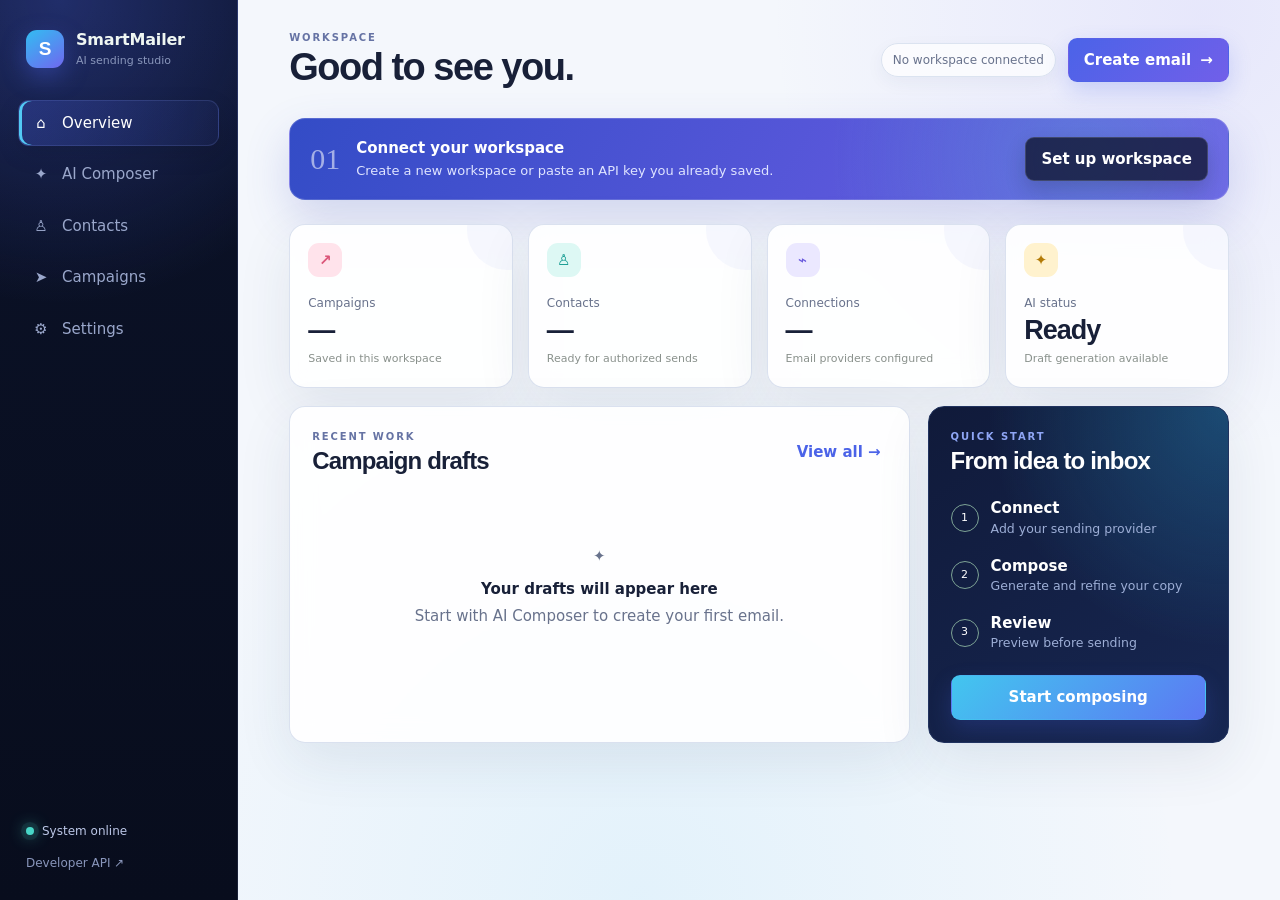
==== static/index.html @ 83447156 "Initial SmartSender AI dashboard" ====
<!doctype html>
<html lang="en">
<head>
  <meta charset="utf-8">
  <meta name="viewport" content="width=device-width, initial-scale=1">
  <meta name="description" content="SmartMailer AI workspace dashboard">
  <title>SmartMailer AI</title>
  <link rel="icon" href="/static/favicon.svg" type="image/svg+xml">
  <link rel="stylesheet" href="/static/styles.css">
</head>
<body>
  <div class="app-shell">
    <aside class="sidebar">
      <a class="brand" href="#overview" aria-label="SmartMailer AI home">
        <span class="brand-mark">S</span>
        <span><strong>SmartMailer</strong><small>AI sending studio</small></span>
      </a>

      <nav class="nav" aria-label="Main navigation">
        <button class="nav-item active" data-view="overview"><span>⌂</span>Overview</button>
        <button class="nav-item" data-view="compose"><span>✦</span>AI Composer</button>
        <button class="nav-item" data-view="contacts"><span>♙</span>Contacts</button>
        <button class="nav-item" data-view="campaigns"><span>➤</span>Campaigns</button>
        <button class="nav-item" data-view="settings"><span>⚙</span>Settings</button>
      </nav>

      <div class="sidebar-foot">
        <div class="system-state"><i></i><span>System online</span></div>
        <a href="/docs" target="_blank" rel="noreferrer">Developer API ↗</a>
      </div>
    </aside>

    <main>
      <header class="topbar">
        <div>
          <p class="eyebrow" id="pageEyebrow">Workspace</p>
          <h1 id="pageTitle">Good to see you.</h1>
        </div>
        <div class="top-actions">
          <span class="workspace-pill" id="workspacePill">No workspace connected</span>
          <button class="button primary" data-go="compose">Create email <span>→</span></button>
        </div>
      </header>

      <section id="setupBanner" class="setup-banner">
        <div>
          <span class="step-number">01</span>
          <div>
            <strong>Connect your workspace</strong>
            <p>Create a new workspace or paste an API key you already saved.</p>
          </div>
        </div>
        <button class="button dark" data-go="settings">Set up workspace</button>
      </section>

      <section class="view active" id="view-overview">
        <div class="metric-grid">
          <article class="metric-card">
            <span class="metric-icon coral">↗</span>
            <p>Campaigns</p>
            <strong id="campaignMetric">—</strong>
            <small>Saved in this workspace</small>
          </article>
          <article class="metric-card">
            <span class="metric-icon mint">♙</span>
            <p>Contacts</p>
            <strong id="contactMetric">—</strong>
            <small>Ready for authorized sends</small>
          </article>
          <article class="metric-card">
            <span class="metric-icon lavender">⌁</span>
            <p>Connections</p>
            <strong id="connectionMetric">—</strong>
            <small>Email providers configured</small>
          </article>
          <article class="metric-card">
            <span class="metric-icon yellow">✦</span>
            <p>AI status</p>
            <strong>Ready</strong>
            <small>Draft generation available</small>
          </article>
        </div>

        <div class="dashboard-grid">
          <article class="panel span-two">
            <div class="panel-head">
              <div><p class="eyebrow">Recent work</p><h2>Campaign drafts</h2></div>
              <button class="text-button" data-go="campaigns">View all →</button>
            </div>
            <div id="recentCampaigns" class="empty-state compact">
              <span>✦</span><strong>Your drafts will appear here</strong>
              <p>Start with AI Composer to create your first email.</p>
            </div>
          </article>
          <article class="panel quick-panel">
            <p class="eyebrow">Quick start</p>
            <h2>From idea to inbox</h2>
            <ol class="quick-list">
              <li><span>1</span><div><strong>Connect</strong><small>Add your sending provider</small></div></li>
              <li><span>2</span><div><strong>Compose</strong><small>Generate and refine your copy</small></div></li>
              <li><span>3</span><div><strong>Review</strong><small>Preview before sending</small></div></li>
            </ol>
            <button class="button primary full" data-go="compose">Start composing</button>
          </article>
        </div>
      </section>

      <section class="view" id="view-compose">
        <div class="section-intro">
          <div><p class="eyebrow">AI Composer</p><h2>Turn a brief into a polished email.</h2></div>
          <p>SmartMailer generates a reviewable draft. Nothing is sent from this screen.</p>
        </div>
        <div class="compose-grid">
          <form id="composerForm" class="panel form-panel">
            <div class="field-row">
              <label>Campaign name<input name="name" required placeholder="August customer update"></label>
              <label>Email type<select name="campaign_type"><option value="marketing">Marketing</option><option value="transactional">Transactional</option></select></label>
            </div>
            <label>Sending connection<select name="connection_name" id="composerConnection" required><option value="">Set up a provider first</option></select></label>
            <label>What is this email for?<textarea name="purpose" required minlength="3" placeholder="Announce our new service and invite customers to book a demo"></textarea></label>
            <label>Who is it for?<input name="audience" required placeholder="Existing small-business customers"></label>
            <div class="field-row">
              <label>Brand voice<input name="brand_voice" value="clear, warm, and professional"></label>
              <label>Call to action<input name="call_to_action" required placeholder="Book a demo"></label>
            </div>
            <label>Personalization variables<input name="variables" placeholder="first_name, company"></label>
            <fieldset>
              <legend>Recipients</legend>
              <div id="composerContacts" class="contact-picker"><p>Add contacts in the Contacts section first.</p></div>
            </fieldset>
            <button class="button primary" type="submit">✦ Generate draft</button>
          </form>
          <article class="panel preview-panel">
            <div class="preview-top"><span>Live result</span><span class="draft-badge">Draft only</span></div>
            <div id="aiResult" class="empty-state">
              <div class="spark">✦</div>
              <strong>Your AI draft will appear here</strong>
              <p>Complete the brief and choose at least one recipient.</p>
            </div>
          </article>
        </div>
      </section>

      <section class="view" id="view-contacts">
        <div class="section-intro">
          <div><p class="eyebrow">Audience</p><h2>Contacts</h2></div>
          <p>Use only recipients who consented or are authorized by an existing transaction.</p>
        </div>
        <div class="dashboard-grid">
          <form id="contactForm" class="panel">
            <div class="panel-head"><div><p class="eyebrow">Add contact</p><h2>One at a time</h2></div></div>
            <label>Email address<input name="email" type="email" required placeholder="ada@example.com"></label>
            <div class="field-row">
              <label>First name<input name="first_name" placeholder="Ada"></label>
              <label>Company<input name="company" placeholder="Example Co."></label>
            </div>
            <button class="button primary" type="submit">Add contact</button>
            <div class="divider"><span>or</span></div>
            <label class="upload-box">Import a CSV
              <small>Must include an “email” column · max 5 MB</small>
              <input id="csvInput" type="file" accept=".csv,text/csv">
            </label>
          </form>
          <article class="panel span-two">
            <div class="panel-head">
              <div><p class="eyebrow">Saved audience</p><h2 id="contactHeading">0 contacts</h2></div>
              <button class="text-button" id="refreshContacts" type="button">Refresh ↻</button>
            </div>
            <div id="contactList" class="list-container empty-state compact"><p>Connect a workspace to load contacts.</p></div>
          </article>
        </div>
      </section>

      <section class="view" id="view-campaigns">
        <div class="section-intro">
          <div><p class="eyebrow">Outbox</p><h2>Campaigns</h2></div>
          <p>Preview every draft before you explicitly confirm a send.</p>
        </div>
        <article class="panel">
          <div class="panel-head">
            <div><p class="eyebrow">Workspace history</p><h2>All campaigns</h2></div>
            <button class="button secondary" data-go="compose">New campaign</button>
          </div>
          <div id="campaignList" class="list-container empty-state"><p>No campaigns yet.</p></div>
        </article>
      </section>

      <section class="view" id="view-settings">
        <div class="section-intro">
          <div><p class="eyebrow">Configuration</p><h2>Workspace & sending</h2></div>
          <p>Your provider credentials are encrypted before they are stored locally.</p>
        </div>
        <div class="settings-grid">
          <article class="panel">
            <div class="panel-head"><div><p class="eyebrow">Step 1</p><h2>Workspace access</h2></div><span id="keyStatus" class="status-chip">Not connected</span></div>
            <form id="existingKeyForm">
              <label>Existing API key<input name="api_key" type="password" autocomplete="off" placeholder="Paste your saved workspace key"></label>
              <button class="button secondary" type="submit">Connect existing workspace</button>
            </form>
            <div class="divider"><span>or create new</span></div>
            <form id="tenantForm">
              <label>Business or workspace name<input name="name" required placeholder="Valencia Group"></label>
              <label>Key label<input name="api_key_label" value="production" required><small>A label only—never enter an email password here.</small></label>
              <button class="button primary" type="submit">Create workspace</button>
            </form>
          </article>

          <article class="panel">
            <div class="panel-head"><div><p class="eyebrow">Step 2</p><h2>Email provider</h2></div><span id="providerStatus" class="status-chip">Not configured</span></div>
            <form id="providerForm">
              <div class="field-row">
                <label>Connection name<input name="name" value="primary-email" required></label>
                <label>Provider<select name="provider" id="providerSelect"><option value="sendgrid">SendGrid</option><option value="smtp">SMTP</option><option value="office365">Microsoft 365</option><option value="graph">Microsoft Graph</option></select></label>
              </div>
              <div id="providerFields"></div>
              <button class="button primary" type="submit">Save encrypted connection</button>
            </form>
          </article>
        </div>
      </section>
    </main>
  </div>

  <div id="toastRegion" class="toast-region" aria-live="polite"></div>

  <dialog id="keyDialog">
    <button class="dialog-close" aria-label="Close">×</button>
    <span class="dialog-icon">✓</span>
    <h2>Workspace created</h2>
    <p>This API key is displayed once. Copy it and keep it somewhere secure.</p>
    <div class="copy-field"><code id="newApiKey"></code><button id="copyKey" type="button">Copy</button></div>
    <button class="button primary full dialog-done">I saved my key</button>
  </dialog>

  <dialog id="previewDialog" class="preview-dialog">
    <button class="dialog-close" aria-label="Close">×</button>
    <div id="campaignPreview"></div>
  </dialog>

  <script src="/static/app.js" defer></script>
</body>
</html>
---- static/styles.css ----
:root {
  --ink: #17211d;
  --muted: #69736d;
  --paper: #f6f5ef;
  --card: #fffefa;
  --line: #dedfd7;
  --green: #285c4d;
  --green-dark: #173f35;
  --coral: #f1846c;
  --mint: #b8dece;
  --lavender: #cbc3ed;
  --yellow: #f5d77b;
  --danger: #a64040;
  --shadow: 0 16px 45px rgba(35, 49, 42, .08);
}

* { box-sizing: border-box; }
html { scroll-behavior: smooth; }
body {
  margin: 0;
  color: var(--ink);
  background: var(--paper);
  font: 15px/1.5 Inter, ui-sans-serif, system-ui, -apple-system, BlinkMacSystemFont, "Segoe UI", sans-serif;
}
button, input, textarea, select { font: inherit; }
button { cursor: pointer; }

.app-shell { min-height: 100vh; display: grid; grid-template-columns: 238px minmax(0, 1fr); }
.sidebar {
  position: sticky; top: 0; height: 100vh; padding: 28px 18px;
  background: var(--green-dark); color: #eff6f2; display: flex; flex-direction: column;
}
.brand { display: flex; gap: 12px; align-items: center; color: inherit; text-decoration: none; padding: 0 8px 30px; }
.brand-mark {
  width: 38px; height: 38px; display: grid; place-items: center; border-radius: 11px;
  color: var(--green-dark); background: var(--yellow); font: 800 21px/1 Georgia, serif;
}
.brand strong { display: block; font-size: 16px; letter-spacing: -.2px; }
.brand small { display: block; color: #9eb4ab; font-size: 11px; margin-top: 1px; }
.nav { display: grid; gap: 5px; }
.nav-item {
  border: 0; background: transparent; color: #b9cac3; text-align: left; border-radius: 10px;
  padding: 11px 12px; display: flex; gap: 11px; align-items: center; transition: .2s ease;
}
.nav-item span { width: 20px; text-align: center; }
.nav-item:hover, .nav-item.active { background: rgba(255,255,255,.09); color: white; }
.nav-item.active { box-shadow: inset 3px 0 var(--yellow); }
.sidebar-foot { margin-top: auto; display: grid; gap: 14px; padding: 0 8px; font-size: 12px; }
.sidebar-foot a { color: #a9bbb4; text-decoration: none; }
.system-state { display: flex; align-items: center; gap: 8px; color: #cbd8d2; }
.system-state i { width: 8px; height: 8px; background: #8dd5ae; border-radius: 50%; box-shadow: 0 0 0 5px rgba(141,213,174,.1); }

main { min-width: 0; padding: 30px clamp(24px, 4vw, 58px) 70px; }
.topbar { display: flex; align-items: center; justify-content: space-between; gap: 20px; margin-bottom: 28px; }
.topbar h1 { margin: 1px 0 0; font: 500 clamp(27px, 3vw, 38px)/1.15 Georgia, serif; letter-spacing: -.8px; }
.eyebrow { margin: 0; color: var(--muted); font-size: 10px; font-weight: 800; letter-spacing: 1.6px; text-transform: uppercase; }
.top-actions { display: flex; align-items: center; gap: 12px; }
.workspace-pill, .status-chip, .draft-badge {
  padding: 7px 11px; border-radius: 999px; border: 1px solid var(--line); color: var(--muted); background: rgba(255,255,255,.55); font-size: 12px;
}
.status-chip.good { color: var(--green); background: #e8f2ed; border-color: #c5dcd1; }
.button {
  border: 1px solid transparent; border-radius: 9px; padding: 10px 15px; font-weight: 750;
  display: inline-flex; gap: 9px; align-items: center; justify-content: center; transition: transform .15s, background .15s;
}
.button:hover { transform: translateY(-1px); }
.button.primary { background: var(--green); color: white; }
.button.primary:hover { background: #1e4d40; }
.button.dark { background: var(--ink); color: white; }
.button.secondary { background: transparent; border-color: #bac4be; color: var(--ink); }
.button.full { width: 100%; }
.text-button { background: transparent; border: 0; color: var(--green); font-weight: 750; }

.setup-banner {
  background: var(--yellow); border-radius: 14px; padding: 18px 20px; margin-bottom: 24px;
  display: flex; align-items: center; justify-content: space-between; box-shadow: var(--shadow);
}
.setup-banner > div { display: flex; align-items: center; gap: 16px; }
.setup-banner p { margin: 2px 0 0; color: #665a35; font-size: 13px; }
.step-number { font: 500 30px Georgia, serif; opacity: .55; }
.setup-banner.hidden { display: none; }

.view { display: none; animation: rise .25s ease; }
.view.active { display: block; }
@keyframes rise { from { opacity: 0; transform: translateY(5px); } }
.metric-grid { display: grid; grid-template-columns: repeat(4, 1fr); gap: 15px; margin-bottom: 18px; }
.metric-card, .panel { background: var(--card); border: 1px solid var(--line); border-radius: 14px; box-shadow: var(--shadow); }
.metric-card { padding: 18px; }
.metric-card p { color: var(--muted); margin: 17px 0 3px; font-size: 12px; }
.metric-card strong { display: block; font: 500 27px Georgia, serif; }
.metric-card small { color: #89918c; font-size: 11px; }
.metric-icon { width: 34px; height: 34px; display: grid; place-items: center; border-radius: 9px; font-weight: 900; }
.metric-icon.coral { background: #fde1da; color: #a7503d; }
.metric-icon.mint { background: #dff0e9; color: var(--green); }
.metric-icon.lavender { background: #e9e5f8; color: #5e5682; }
.metric-icon.yellow { background: #fbefc9; color: #806819; }
.dashboard-grid { display: grid; grid-template-columns: repeat(3, minmax(0, 1fr)); gap: 18px; }
.span-two { grid-column: span 2; }
.panel { padding: 22px; }
.panel h2, .section-intro h2 { margin: 3px 0 0; font: 500 24px/1.2 Georgia, serif; letter-spacing: -.35px; }
.panel-head { display: flex; align-items: center; justify-content: space-between; gap: 15px; margin-bottom: 20px; }
.quick-panel { background: var(--green); color: white; border-color: var(--green); }
.quick-panel .eyebrow { color: #b9d2c8; }
.quick-list { list-style: none; margin: 22px 0; padding: 0; display: grid; gap: 16px; }
.quick-list li { display: flex; gap: 12px; align-items: center; }
.quick-list li > span { width: 28px; height: 28px; border: 1px solid #7da395; border-radius: 50%; display: grid; place-items: center; font-size: 11px; }
.quick-list strong, .quick-list small { display: block; }
.quick-list small { color: #bcd0c8; }
.quick-panel .button { background: var(--yellow); color: var(--ink); }

.section-intro { display: flex; justify-content: space-between; align-items: end; gap: 30px; margin: 6px 0 25px; }
.section-intro > p { color: var(--muted); max-width: 470px; margin: 0; }
.compose-grid { display: grid; grid-template-columns: minmax(0, .95fr) minmax(340px, 1.05fr); gap: 18px; }
.form-panel label, .panel > form label, .panel > label { margin-bottom: 15px; }
label { display: block; color: #4d5752; font-size: 12px; font-weight: 750; }
label small { display: block; margin-top: 5px; color: var(--muted); font-weight: 400; }
input, textarea, select {
  width: 100%; margin-top: 6px; padding: 11px 12px; border: 1px solid #cfd3cd; border-radius: 8px;
  background: #fff; color: var(--ink); outline: 0; transition: border .15s, box-shadow .15s;
}
input:focus, textarea:focus, select:focus { border-color: var(--green); box-shadow: 0 0 0 3px rgba(40,92,77,.1); }
textarea { min-height: 100px; resize: vertical; }
.field-row { display: grid; grid-template-columns: 1fr 1fr; gap: 13px; }
fieldset { margin: 4px 0 18px; padding: 0; border: 0; }
legend { margin-bottom: 8px; color: #4d5752; font-size: 12px; font-weight: 750; }
.contact-picker { border: 1px solid var(--line); background: #f9f9f5; border-radius: 9px; max-height: 170px; overflow: auto; }
.contact-picker p { color: var(--muted); padding: 13px; margin: 0; }
.contact-choice { padding: 9px 12px; display: flex; align-items: center; gap: 9px; border-bottom: 1px solid #e8e9e3; }
.contact-choice:last-child { border: 0; }
.contact-choice input { width: auto; margin: 0; }
.preview-panel { min-height: 580px; background: #eceee8; }
.preview-top { display: flex; justify-content: space-between; align-items: center; font-weight: 750; font-size: 12px; }
.draft-badge { color: #665819; background: #fbefc9; border-color: #e5d58d; }
.empty-state { min-height: 280px; display: flex; flex-direction: column; align-items: center; justify-content: center; text-align: center; color: var(--muted); }
.empty-state.compact { min-height: 185px; }
.empty-state strong { color: var(--ink); margin: 10px 0 2px; }
.empty-state p { margin: 3px 0; }
.spark { width: 48px; height: 48px; display: grid; place-items: center; border-radius: 50%; background: var(--lavender); color: #554d7d; font-size: 20px; }
.email-paper { margin-top: 18px; background: white; border-radius: 8px; box-shadow: 0 12px 36px rgba(38,46,41,.12); overflow: hidden; }
.email-meta { padding: 17px 20px; border-bottom: 1px solid #e5e6e0; }
.email-meta small { display: block; color: var(--muted); }
.email-meta strong { display: block; margin-top: 5px; font-size: 16px; }
.email-body { padding: 24px; color: #28322d; }
.score-line { margin-top: 14px; padding: 12px; border-radius: 8px; background: #f8f8f3; display: flex; justify-content: space-between; }

.divider { display: flex; align-items: center; gap: 10px; color: #969d98; font-size: 11px; margin: 20px 0; }
.divider::before, .divider::after { content: ""; height: 1px; background: var(--line); flex: 1; }
.upload-box { border: 1px dashed #aeb8b1; border-radius: 9px; text-align: center; padding: 18px; background: #fafaf6; cursor: pointer; }
.upload-box input { display: none; }
.list-container { min-height: 170px; }
.list-row {
  display: grid; grid-template-columns: minmax(0, 1.5fr) minmax(100px, .7fr) auto;
  gap: 15px; align-items: center; padding: 13px 4px; border-bottom: 1px solid #e7e7e1; text-align: left;
}
.list-row:last-child { border-bottom: 0; }
.list-row strong, .list-row small { display: block; overflow: hidden; text-overflow: ellipsis; }
.list-row small { color: var(--muted); }
.row-actions { display: flex; gap: 7px; }
.icon-button { border: 1px solid var(--line); background: white; border-radius: 7px; padding: 7px 10px; color: var(--ink); }
.icon-button.danger { color: var(--danger); }
.campaign-status { text-transform: capitalize; color: var(--green); font-weight: 750; font-size: 11px; }
.settings-grid { display: grid; grid-template-columns: minmax(300px, .8fr) minmax(400px, 1.2fr); gap: 18px; align-items: start; }

.toast-region { position: fixed; right: 22px; bottom: 22px; display: grid; gap: 9px; z-index: 20; }
.toast { max-width: 360px; padding: 13px 16px; border-radius: 10px; background: var(--ink); color: white; box-shadow: var(--shadow); animation: toastIn .25s ease; }
.toast.error { background: #803c3c; }
@keyframes toastIn { from { opacity: 0; transform: translateY(8px); } }
dialog { border: 0; border-radius: 15px; padding: 30px; width: min(520px, calc(100% - 30px)); color: var(--ink); box-shadow: 0 30px 100px rgba(0,0,0,.22); }
dialog::backdrop { background: rgba(20,30,26,.55); backdrop-filter: blur(3px); }
dialog h2 { font: 500 27px Georgia, serif; margin: 12px 0 6px; }
dialog p { color: var(--muted); }
.dialog-close { position: absolute; right: 14px; top: 10px; border: 0; background: transparent; font-size: 24px; }
.dialog-icon { width: 42px; height: 42px; border-radius: 50%; background: var(--mint); display: grid; place-items: center; color: var(--green); font-weight: 900; }
.copy-field { display: flex; background: #f0f1ec; padding: 9px; border-radius: 8px; margin: 18px 0; }
.copy-field code { overflow: hidden; text-overflow: ellipsis; flex: 1; padding: 6px; }
.copy-field button { border: 0; border-radius: 6px; background: var(--green); color: white; padding: 6px 12px; }
.preview-dialog { width: min(760px, calc(100% - 30px)); max-height: 90vh; overflow: auto; }

@media (max-width: 1050px) {
  .metric-grid { grid-template-columns: 1fr 1fr; }
  .dashboard-grid { grid-template-columns: 1fr 1fr; }
  .quick-panel { grid-column: span 2; }
  .settings-grid, .compose-grid { grid-template-columns: 1fr; }
}
@media (max-width: 720px) {
  .app-shell { display: block; }
  .sidebar { position: static; height: auto; padding: 16px; }
  .brand { padding-bottom: 15px; }
  .nav { grid-template-columns: repeat(5, 1fr); overflow-x: auto; }
  .nav-item { justify-content: center; padding: 9px; font-size: 0; }
  .nav-item span { font-size: 18px; }
  .sidebar-foot { display: none; }
  main { padding: 22px 16px 60px; }
  .topbar { align-items: flex-start; }
  .workspace-pill { display: none; }
  .top-actions .button { font-size: 0; padding: 10px; }
  .top-actions .button span { font-size: 17px; }
  .setup-banner, .section-intro { align-items: flex-start; flex-direction: column; }
  .metric-grid, .dashboard-grid { grid-template-columns: 1fr; }
  .span-two, .quick-panel { grid-column: auto; }
  .field-row { grid-template-columns: 1fr; gap: 0; }
  .list-row { grid-template-columns: 1fr auto; }
  .list-row > :nth-child(2) { display: none; }
}

/* Modern digital interface */
:root {
  --ink: #182038;
  --muted: #68728c;
  --paper: #f4f7fc;
  --card: rgba(255, 255, 255, .9);
  --line: #e0e6f0;
  --green: #4b63e8;
  --green-dark: #091023;
  --coral: #ff6d8d;
  --mint: #48d7c7;
  --lavender: #8c7cf7;
  --yellow: #ffc857;
  --danger: #e34f6f;
  --shadow: 0 18px 55px rgba(36, 51, 91, .09);
}

body {
  background:
    radial-gradient(circle at 94% 2%, rgba(140, 124, 247, .13), transparent 27rem),
    radial-gradient(circle at 50% 100%, rgba(50, 189, 242, .09), transparent 34rem),
    var(--paper);
  font-family: Inter, "Segoe UI Variable", "Segoe UI", ui-sans-serif, system-ui, sans-serif;
}

.sidebar {
  background:
    radial-gradient(circle at 25% 0, rgba(75, 99, 232, .34), transparent 19rem),
    linear-gradient(180deg, #0b1228 0%, #080d1d 100%);
  border-right: 1px solid rgba(135, 153, 211, .14);
}

.brand-mark {
  color: white;
  background: linear-gradient(145deg, #32bdf2, #7067ef);
  font-family: Inter, sans-serif;
  font-size: 19px;
  box-shadow: 0 9px 25px rgba(76, 100, 232, .38);
}

.brand small { color: #8996bb; }
.nav-item {
  color: #9aa7cb;
  border: 1px solid transparent;
  border-radius: 11px;
}
.nav-item:hover { background: rgba(119, 140, 225, .09); color: white; }
.nav-item.active {
  color: white;
  border-color: rgba(119, 140, 225, .2);
  background: linear-gradient(90deg, rgba(75, 99, 232, .28), rgba(75, 99, 232, .08));
  box-shadow: inset 3px 0 #52c9f5, 0 8px 24px rgba(0, 0, 0, .1);
}
.sidebar-foot a { color: #8996bb; }
.system-state { color: #bcc7e7; }
.system-state i {
  background: #48d7c7;
  box-shadow: 0 0 0 5px rgba(72, 215, 199, .1), 0 0 16px #48d7c7;
}

.topbar h1,
.panel h2,
.section-intro h2,
dialog h2 {
  font-family: Inter, "Segoe UI Variable", "Segoe UI", sans-serif;
  font-weight: 750;
}
.topbar h1 { letter-spacing: -1.5px; }
.panel h2, .section-intro h2 { letter-spacing: -.85px; }
dialog h2 { letter-spacing: -1px; }
.eyebrow { color: #6673a4; letter-spacing: 1.9px; }

.workspace-pill,
.status-chip,
.draft-badge {
  border-color: #dbe3f0;
  background: rgba(255, 255, 255, .72);
  box-shadow: 0 6px 18px rgba(44, 57, 91, .05);
}
.status-chip.good { color: #365bc5; background: #eaf0ff; border-color: #cad8ff; }

.button.primary {
  color: white;
  background: linear-gradient(135deg, #4b63e8, #715fe9);
  box-shadow: 0 9px 22px rgba(75, 99, 232, .22);
}
.button.primary:hover {
  background: linear-gradient(135deg, #3c55dd, #6553de);
  box-shadow: 0 12px 28px rgba(75, 99, 232, .3);
}
.button.dark {
  color: white;
  background: #111a34;
  box-shadow: 0 9px 20px rgba(17, 26, 52, .2);
}
.button.secondary { border-color: #cdd5e4; }
.text-button { color: #4b63e8; }

.setup-banner {
  color: white;
  background:
    radial-gradient(circle at 85% 50%, rgba(71, 213, 199, .23), transparent 16rem),
    linear-gradient(120deg, #334cc6, #735fe8);
  border: 1px solid rgba(255, 255, 255, .16);
  border-radius: 16px;
  box-shadow: 0 18px 45px rgba(72, 81, 190, .2);
}
.setup-banner p { color: #dfe4ff; }
.setup-banner .button.dark {
  background: rgba(8, 13, 33, .72);
  border-color: rgba(255, 255, 255, .15);
}

.metric-card,
.panel {
  background: var(--card);
  border-color: rgba(216, 224, 238, .94);
  border-radius: 16px;
  backdrop-filter: blur(12px);
}
.metric-card {
  position: relative;
  overflow: hidden;
}
.metric-card::after {
  content: "";
  position: absolute;
  width: 80px;
  height: 80px;
  right: -35px;
  top: -35px;
  border-radius: 50%;
  background: rgba(75, 99, 232, .045);
}
.metric-card strong {
  font-family: Inter, sans-serif;
  font-weight: 780;
  letter-spacing: -1px;
}
.metric-icon { border-radius: 11px; }
.metric-icon.coral { background: #ffe3eb; color: #db5578; }
.metric-icon.mint { background: #ddf8f4; color: #159b91; }
.metric-icon.lavender { background: #ebe8ff; color: #6959dd; }
.metric-icon.yellow { background: #fff2ce; color: #b37b08; }

.quick-panel {
  color: white;
  background:
    radial-gradient(circle at 100% 0, rgba(50, 189, 242, .28), transparent 15rem),
    linear-gradient(145deg, #101a3a, #172752);
  border-color: #21335f;
}
.quick-panel .eyebrow { color: #8fa6f5; }
.quick-list small { color: #9daed6; }
.quick-panel .button {
  color: white;
  background: linear-gradient(135deg, #42c6ef, #5c78f3);
}

input,
textarea,
select {
  border-color: #d4dbe8;
  background: rgba(255, 255, 255, .92);
}
input:focus,
textarea:focus,
select:focus {
  border-color: #6f7fea;
  box-shadow: 0 0 0 3px rgba(75, 99, 232, .11);
}
.contact-picker,
.upload-box,
.score-line { background: #f7f9fd; border-color: #dce3ee; }

.preview-panel {
  background:
    linear-gradient(rgba(255, 255, 255, .72), rgba(255, 255, 255, .72)),
    repeating-linear-gradient(0deg, transparent 0 23px, rgba(75, 99, 232, .06) 24px),
    repeating-linear-gradient(90deg, transparent 0 23px, rgba(75, 99, 232, .06) 24px);
}
.spark {
  width: 50px;
  height: 50px;
  border-radius: 15px;
  color: white;
  background: linear-gradient(145deg, #7066ed, #43bee9);
  box-shadow: 0 12px 28px rgba(75, 99, 232, .28);
}
.email-paper { box-shadow: 0 18px 48px rgba(46, 60, 102, .13); }
.campaign-status { color: #4b63e8; font-weight: 800; }
.icon-button { border-color: #dce3ee; }

.toast {
  background: #111a34;
  box-shadow: 0 18px 45px rgba(17, 26, 52, .28);
}

@media (max-width: 720px) {
  .sidebar {
    background:
      radial-gradient(circle at 20% 0, rgba(75, 99, 232, .38), transparent 19rem),
      #091023;
  }
}
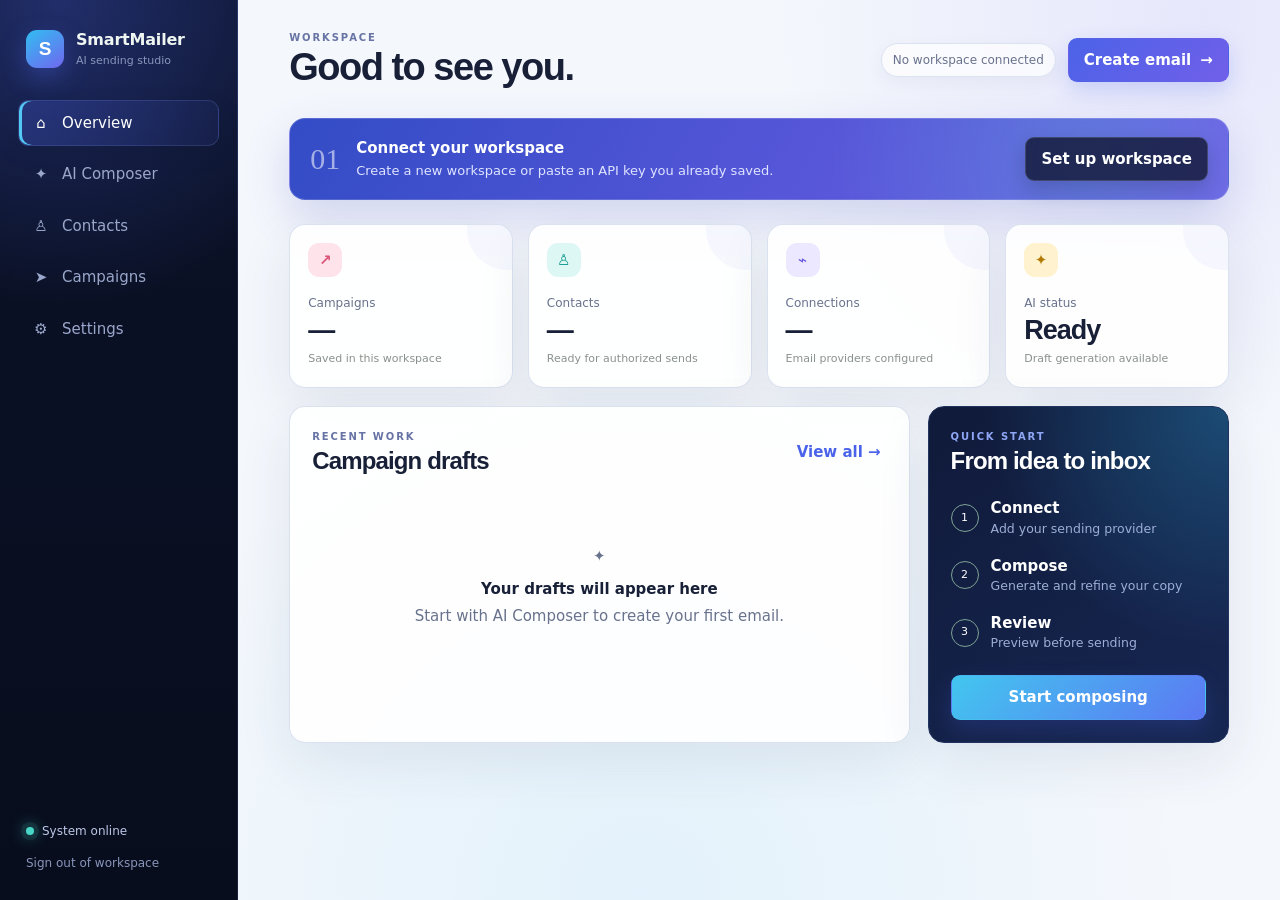
==== commit 57ba9857: "Harden production dashboard access" ====
--- a/static/index.html
+++ b/static/index.html
@@ -26,7 +26,8 @@
 
       <div class="sidebar-foot">
         <div class="system-state"><i></i><span>System online</span></div>
-        <a href="/docs" target="_blank" rel="noreferrer">Developer API ↗</a>
+        <button id="signOutButton" class="sidebar-action" type="button">Sign out of workspace</button>
+        <a id="developerApiLink" href="/docs" target="_blank" rel="noreferrer">Developer API ↗</a>
       </div>
     </aside>
 
--- a/static/styles.css
+++ b/static/styles.css
@@ -47,6 +47,15 @@
 .nav-item.active { box-shadow: inset 3px 0 var(--yellow); }
 .sidebar-foot { margin-top: auto; display: grid; gap: 14px; padding: 0 8px; font-size: 12px; }
 .sidebar-foot a { color: #a9bbb4; text-decoration: none; }
+.sidebar-action {
+  padding: 0;
+  border: 0;
+  color: #a9bbb4;
+  background: transparent;
+  text-align: left;
+  font-size: 12px;
+}
+.sidebar-action:hover { color: white; }
 .system-state { display: flex; align-items: center; gap: 8px; color: #cbd8d2; }
 .system-state i { width: 8px; height: 8px; background: #8dd5ae; border-radius: 50%; box-shadow: 0 0 0 5px rgba(141,213,174,.1); }
 
@@ -257,6 +266,7 @@
   box-shadow: inset 3px 0 #52c9f5, 0 8px 24px rgba(0, 0, 0, .1);
 }
 .sidebar-foot a { color: #8996bb; }
+.sidebar-action { color: #8996bb; }
 .system-state { color: #bcc7e7; }
 .system-state i {
   background: #48d7c7;
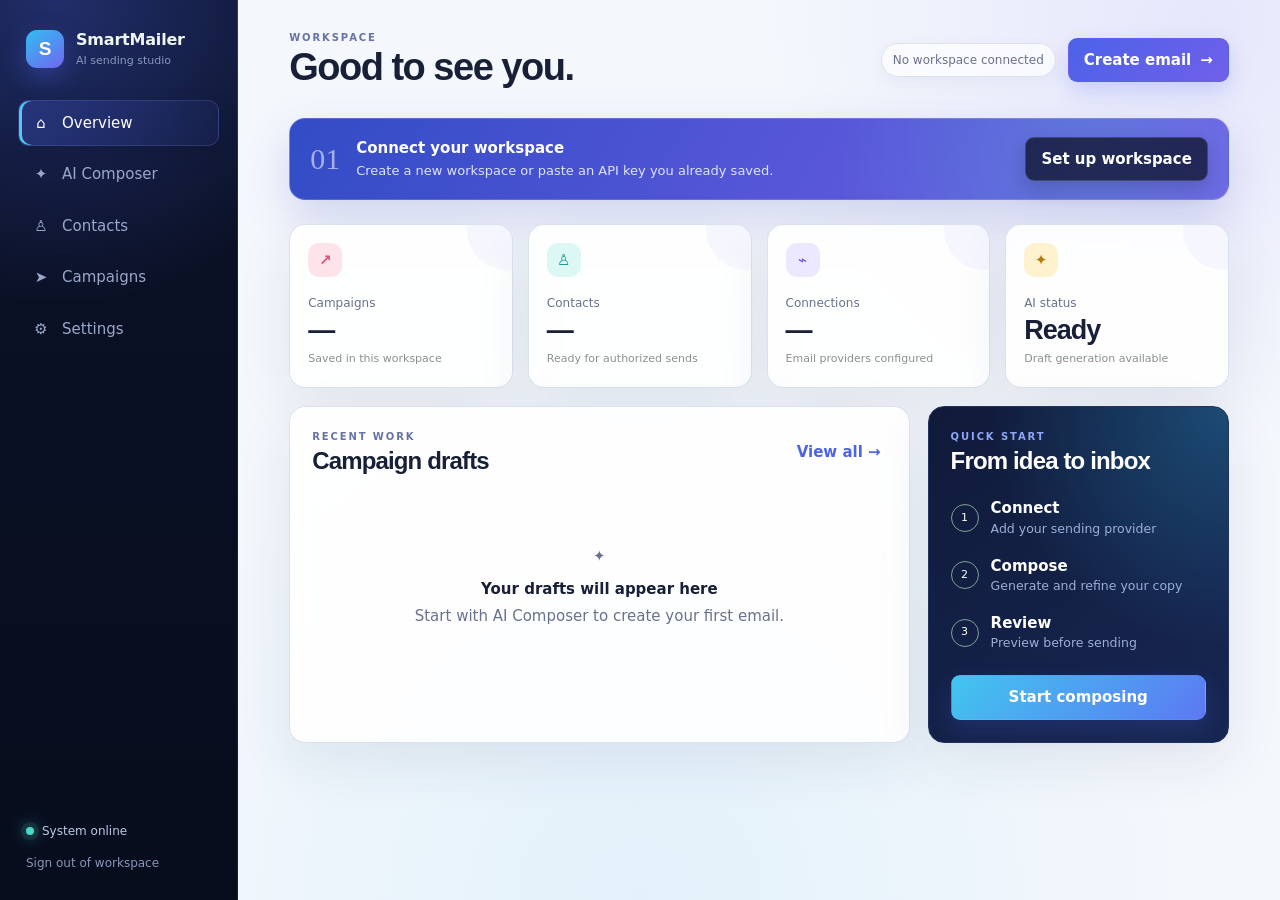
==== commit 6ee66f4e: "Add mobile logout and installable PWA" ====
--- a/static/index.html
+++ b/static/index.html
@@ -4,8 +4,10 @@
   <meta charset="utf-8">
   <meta name="viewport" content="width=device-width, initial-scale=1">
   <meta name="description" content="SmartMailer AI workspace dashboard">
+  <meta name="theme-color" content="#091023">
   <title>SmartMailer AI</title>
   <link rel="icon" href="/static/favicon.svg" type="image/svg+xml">
+  <link rel="manifest" href="/static/manifest.webmanifest">
   <link rel="stylesheet" href="/static/styles.css">
 </head>
 <body>
--- a/static/styles.css
+++ b/static/styles.css
@@ -198,7 +198,16 @@
   .nav { grid-template-columns: repeat(5, 1fr); overflow-x: auto; }
   .nav-item { justify-content: center; padding: 9px; font-size: 0; }
   .nav-item span { font-size: 18px; }
-  .sidebar-foot { display: none; }
+  .sidebar-foot {
+    margin-top: 14px;
+    padding-top: 12px;
+    border-top: 1px solid rgba(255,255,255,.12);
+    display: flex;
+    align-items: center;
+    justify-content: space-between;
+    flex-wrap: wrap;
+  }
+  .sidebar-foot .system-state { display: none; }
   main { padding: 22px 16px 60px; }
   .topbar { align-items: flex-start; }
   .workspace-pill { display: none; }
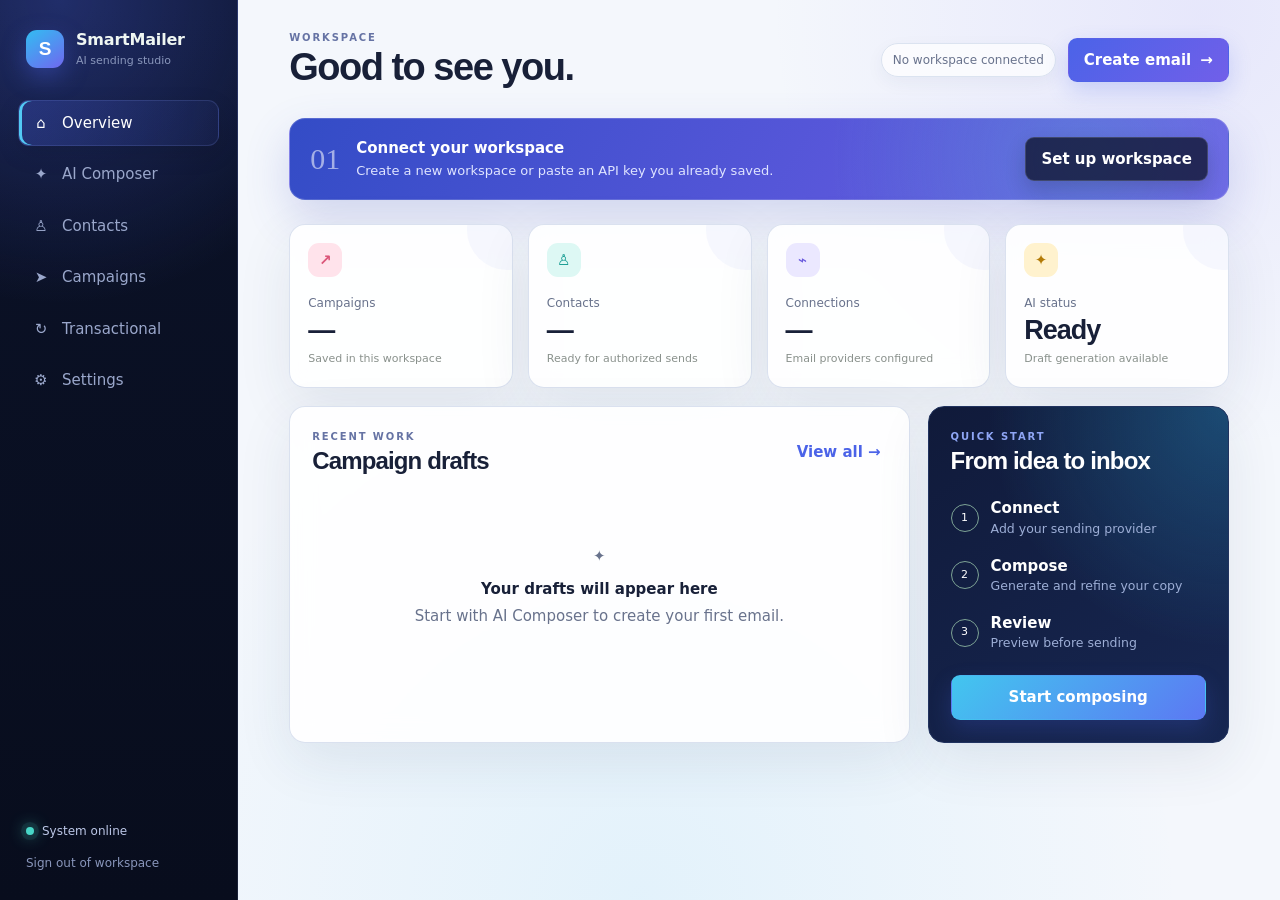
==== commit 74048d51: "Add transactional CSV batch dashboard" ====
--- a/static/index.html
+++ b/static/index.html
@@ -23,6 +23,7 @@
         <button class="nav-item" data-view="compose"><span>✦</span>AI Composer</button>
         <button class="nav-item" data-view="contacts"><span>♙</span>Contacts</button>
         <button class="nav-item" data-view="campaigns"><span>➤</span>Campaigns</button>
+        <button class="nav-item" data-view="transactional"><span>↻</span>Transactional</button>
         <button class="nav-item" data-view="settings"><span>⚙</span>Settings</button>
       </nav>
 
@@ -117,7 +118,7 @@
           <form id="composerForm" class="panel form-panel">
             <div class="field-row">
               <label>Campaign name<input name="name" required placeholder="August customer update"></label>
-              <label>Email type<select name="campaign_type"><option value="marketing">Marketing</option><option value="transactional">Transactional</option></select></label>
+              <label>Email type<select name="campaign_type"><option value="transactional" selected>Transactional</option><option value="marketing">Marketing</option></select></label>
             </div>
             <label>Sending connection<select name="connection_name" id="composerConnection" required><option value="">Set up a provider first</option></select></label>
             <label>What is this email for?<textarea name="purpose" required minlength="3" placeholder="Announce our new service and invite customers to book a demo"></textarea></label>
@@ -188,6 +189,38 @@
         </article>
       </section>
 
+      <section class="view" id="view-transactional">
+        <div class="section-intro">
+          <div><p class="eyebrow">Operations</p><h2>Transactional batch sender</h2></div>
+          <p>Upload, validate, preview, and explicitly queue authorized transactional recipients.</p>
+        </div>
+        <div class="compose-grid">
+          <form id="transactionalBatchForm" class="panel form-panel">
+            <label>Sending connection<select name="connection_name" id="transactionConnection" required><option value="">Set up a provider first</option></select></label>
+            <label>Subject<input name="subject" required maxlength="200" value="Your invoice is available"></label>
+            <label>Template<select name="template_name"><option value="invoice">Invoice</option></select></label>
+            <label class="upload-box">Choose transactional CSV
+              <small>Requires email, first_name, invoice_number, and invoice_url · UTF-8 · max 5 MB</small>
+              <input id="transactionalCsvInput" name="file" type="file" accept=".csv,text/csv" required>
+            </label>
+            <button id="previewTransactionalCsv" class="button secondary full" type="button">Validate and preview</button>
+            <label class="transaction-confirmation">
+              <input id="confirmTransactional" type="checkbox">
+              <span>I confirm every recipient is authorized by the relevant transaction or contract.</span>
+            </label>
+            <button id="queueTransactionalCsv" class="button primary full" type="submit" disabled>Queue transactional batch</button>
+          </form>
+          <article class="panel preview-panel transactional-result-panel">
+            <div class="preview-top"><span>Batch review</span><span class="draft-badge">Nothing sent</span></div>
+            <div id="transactionalBatchResult" class="empty-state">
+              <div class="spark">↻</div>
+              <strong>Validate your CSV before queueing</strong>
+              <p>The preview renders one recipient and reports rejected rows.</p>
+            </div>
+          </article>
+        </div>
+      </section>
+
       <section class="view" id="view-settings">
         <div class="section-intro">
           <div><p class="eyebrow">Configuration</p><h2>Workspace & sending</h2></div>
--- a/static/styles.css
+++ b/static/styles.css
@@ -195,7 +195,7 @@
   .app-shell { display: block; }
   .sidebar { position: static; height: auto; padding: 16px; }
   .brand { padding-bottom: 15px; }
-  .nav { grid-template-columns: repeat(5, 1fr); overflow-x: auto; }
+  .nav { grid-template-columns: repeat(6, 1fr); overflow-x: auto; }
   .nav-item { justify-content: center; padding: 9px; font-size: 0; }
   .nav-item span { font-size: 18px; }
   .sidebar-foot {
@@ -221,6 +221,18 @@
   .list-row > :nth-child(2) { display: none; }
 }
 
+.transaction-confirmation {
+  margin: 16px 0;
+  display: flex;
+  align-items: flex-start;
+  gap: 10px;
+  font-weight: 600;
+}
+.transaction-confirmation input { width: auto; margin: 3px 0 0; }
+.transactional-result-panel { min-height: 520px; }
+.transactional-result-panel progress { width: 100%; height: 12px; accent-color: var(--green); }
+.error-text { color: var(--danger); }
+
 /* Modern digital interface */
 :root {
   --ink: #182038;
